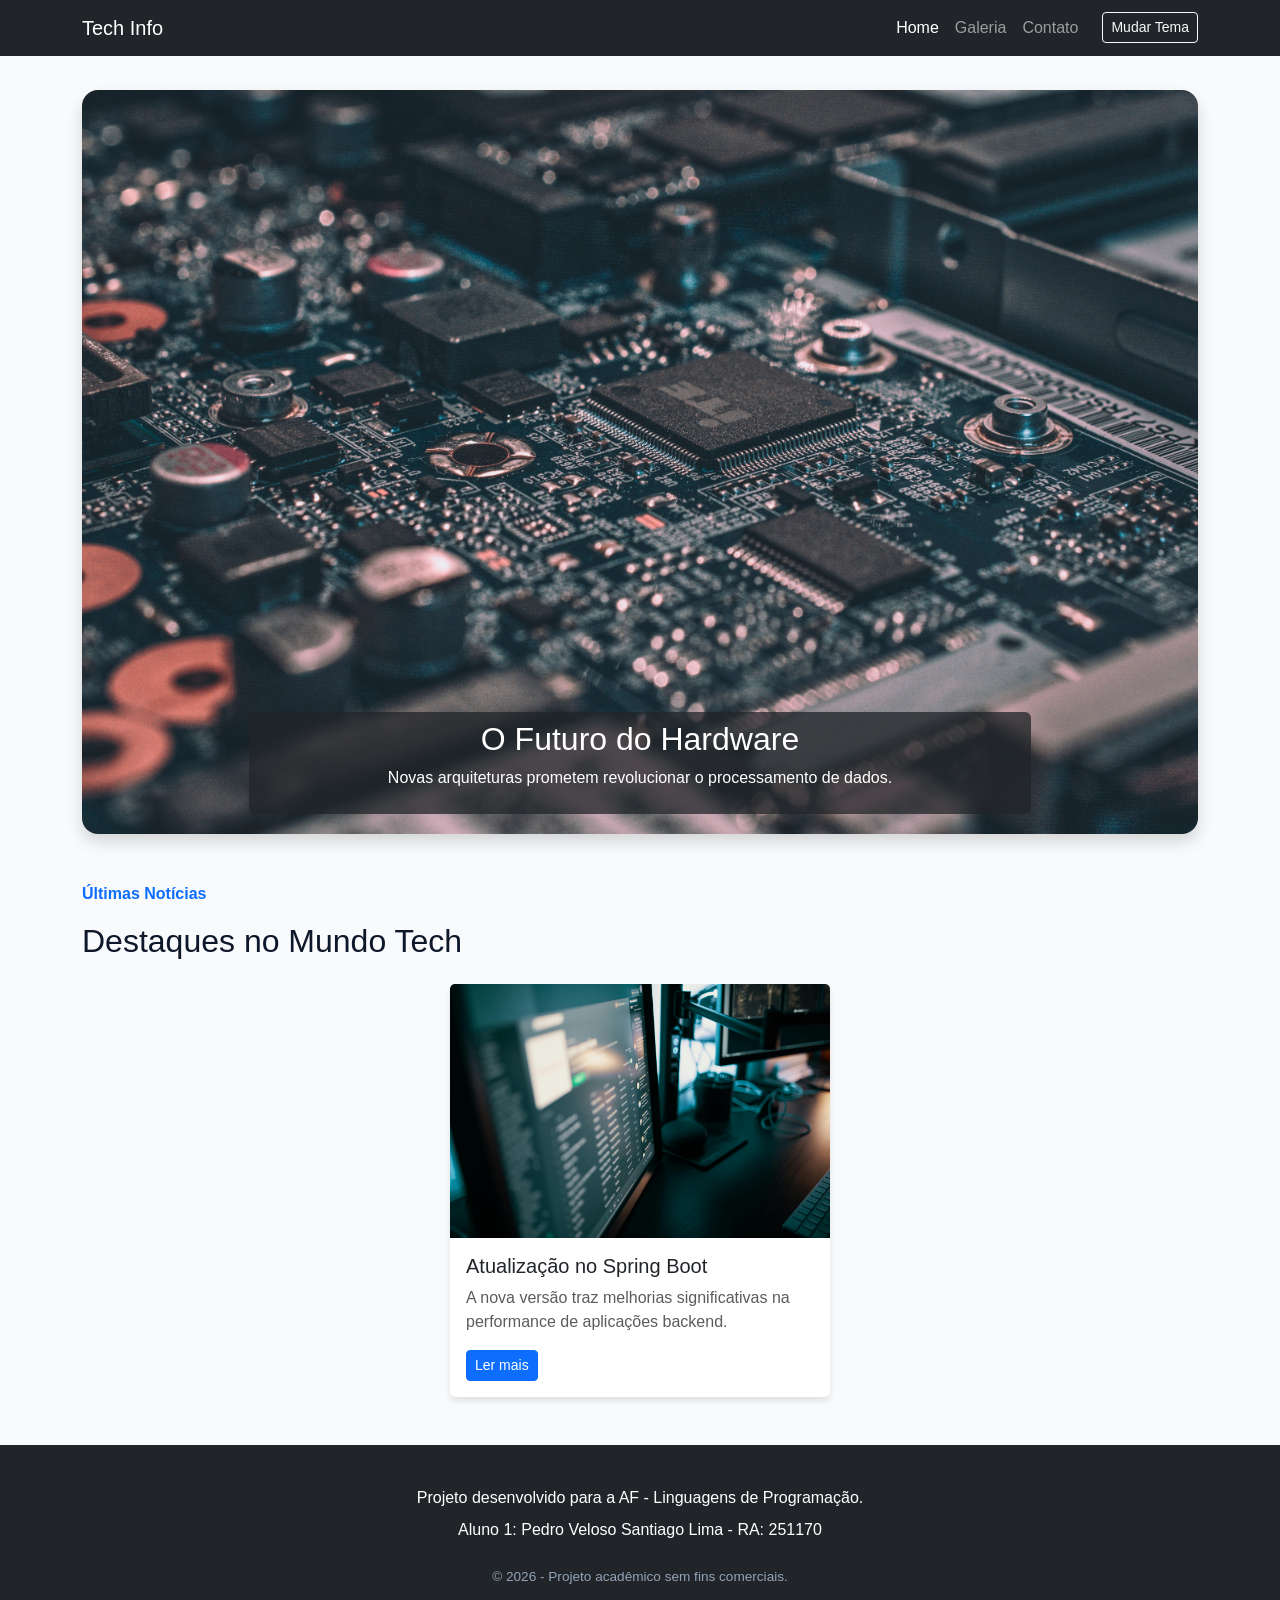
==== index.html @ f849624e "estruturação do Index e galeria além do css Falta fazer o contato e o script conectando tudo." ====
<!--
AF - Avaliação Final - Linguagens de Programação
Tema do Projeto: Nome do tema escolhido
Aluno 1: Pedro Veloso Santiago Lima - RA: 251170
Professor: Abimael de Oliveira
Data de entrega: 07/06
-->


<!DOCTYPE html>
<html lang="pt-br">

<head>
    <meta charset="UTF-8">
    <meta name="viewport" content="width=device-width, initial-scale=1.0">
    <title>Tech Information - Home</title>

    <link href="https://cdn.jsdelivr.net/npm/bootstrap@5.3.3/dist/css/bootstrap.min.css" rel="stylesheet">

    <link rel="stylesheet" href="./css/style.css">
</head>

<body>
    <header>
        <nav class="navbar navbar-expand-lg navbar-dark bg-dark fixed-top">
            <div class="container">
                <a class="navbar-brand logo" href="index.html">Tech Info</a>
                <button class="navbar-toggler" type="button" data-bs-toggle="collapse" data-bs-target="#menuPrincipal">
                    <span class="navbar-toggler-icon"></span>
                </button>
                <div class="collapse navbar-collapse" id="menuPrincipal">
                    <ul class="navbar-nav ms-auto">
                        <li class="nav-item"><a class="nav-link active" href="index.html">Home</a></li>
                        <li class="nav-item"><a class="nav-link" href="galeria.html">Galeria</a></li>
                        <li class="nav-item"><a class="nav-link" href="contato.html">Contato</a></li>
                        <li class="nav-item"><button id="btnTema" class="btn btn-outline-light ms-3 btn-sm mt-1">Mudar
                                Tema</button></li>
                    </ul>
                </div>
            </div>
        </nav>
    </header>

    <main class="espacamento-topo">
        <section class="hero container mb-5">
            <div id="carouselTech" class="carousel slide" data-bs-ride="carousel">
                <div class="carousel-inner rounded-4 shadow">
                    <div class="carousel-item active">
                        <img src="./img/hardware.jpg" class="d-block w-100" alt="hardware">
                        <div class="carousel-caption d-none d-md-block bg-dark bg-opacity-75 rounded px-3 py-2">
                            <h2>O Futuro do Hardware</h2>
                            <p>Novas arquiteturas prometem revolucionar o processamento de dados.</p>
                        </div>
                    </div>
                </div>
            </div>
        </section>

        <section class="destaques container">
            <div class="secao-titulo mb-4">
                <p class="rotulo text-primary fw-bold">Últimas Notícias</p>
                <h2>Destaques no Mundo Tech</h2>
            </div>

            <div class="area-destaques">
                <article class="card card-personalizado">
                    <img src="./img/monitor.jpg" class="card-img-top" alt="monitor">
                    <div class="card-body">
                        <h3 class="card-title h5">Atualização no Spring Boot</h3>
                        <p class="card-text text-muted">A nova versão traz melhorias significativas na performance de
                            aplicações backend.</p>
                        <a href="#" class="btn btn-primary btn-sm">Ler mais</a>
                    </div>
                </article>
            </div>
        </section>
    </main>

    <footer class="rodape mt-5">
        <div class="container">
            <p>Projeto desenvolvido para a AF - Linguagens de Programação.</p>
            <p>Aluno 1: Pedro Veloso Santiago Lima - RA: 251170</p>
            <p>&copy; 2026 - Projeto acadêmico sem fins comerciais.</p>
        </div>
    </footer>

    <button id="btnTopo" class="btn-topo" title="Voltar ao topo">↑</button>

    <script src="https://cdn.jsdelivr.net/npm/bootstrap@5.3.3/dist/js/bootstrap.bundle.min.js"></script>
    <script src="./js/script.js"></script>
</body>

</html>
---- css/style.css ----
/*
AF - Avaliação Final - Linguagens de Programação
Tema do Projeto: Nome do tema escolhido
Aluno 1: Pedro Veloso Santiago Lima - RA: 251170
Professor: Abimael de Oliveira
Data de entrega: 07/06
*/

:root {
    --bg-principal: #f8fafc;
    --bg-secundario: #ffffff;
    --texto-principal: #0f172a;
    --texto-suave: #64748b;
    --cor-destaque: #0284c7; 
    --sombra: rgba(0, 0, 0, 0.1);
}

body.tema-escuro {
    --bg-principal: #0f172a;
    --bg-secundario: #1e293b;
    --texto-principal: #f8fafc;
    --texto-suave: #94a3b8;
    --cor-destaque: #38bdf8;
    --sombra: rgba(0, 0, 0, 0.5);
}

body {
    background-color: var(--bg-principal);
    color: var(--texto-principal);
    font-family: 'Segoe UI', Tahoma, Geneva, Verdana, sans-serif;
    transition: background-color 0.3s ease, color 0.3s ease;
}

.espacamento-topo {
    padding-top: 90px;
}

.area-destaques {
    display: flex;
    flex-wrap: wrap;
    gap: 20px;
    justify-content: center;
}

.card-personalizado {
    flex: 1 1 300px;
    max-width: 380px;
    background-color: var(--bg-secundario);
    border: none;
    box-shadow: 0 4px 6px var(--sombra);
    transition: transform 0.3s ease, box-shadow 0.3s ease;
}

.card-personalizado:hover {
    transform: translateY(-8px);
    box-shadow: 0 12px 20px var(--sombra);
}

body.tema-escuro .card-personalizado .card-title,
body.tema-escuro .card-personalizado .card-text {
    color: var(--texto-principal) !important;
}

.btn-topo {
    position: fixed;
    bottom: 30px;
    right: 30px;
    display: none;
    background-color: var(--cor-destaque);
    color: #fff;
    border: none;
    border-radius: 50%;
    width: 50px;
    height: 50px;
    font-size: 1.5rem;
    cursor: pointer;
    box-shadow: 0 4px 10px rgba(0,0,0,0.3);
    transition: background-color 0.3s ease;
}

.btn-topo.mostrar {
    display: block;
}

.rodape {
    background-color: #212529;
    color: #fff;
    padding: 2.5rem 0;
    text-align: center; 
}

.rodape p {
    margin-bottom: 0.4rem; 
    line-height: 1.6;
}

.rodape p:last-child {
    margin-bottom: 0; 
    margin-top: 1.5rem;
    font-size: 0.85rem;
    color: #94a3b8;
}
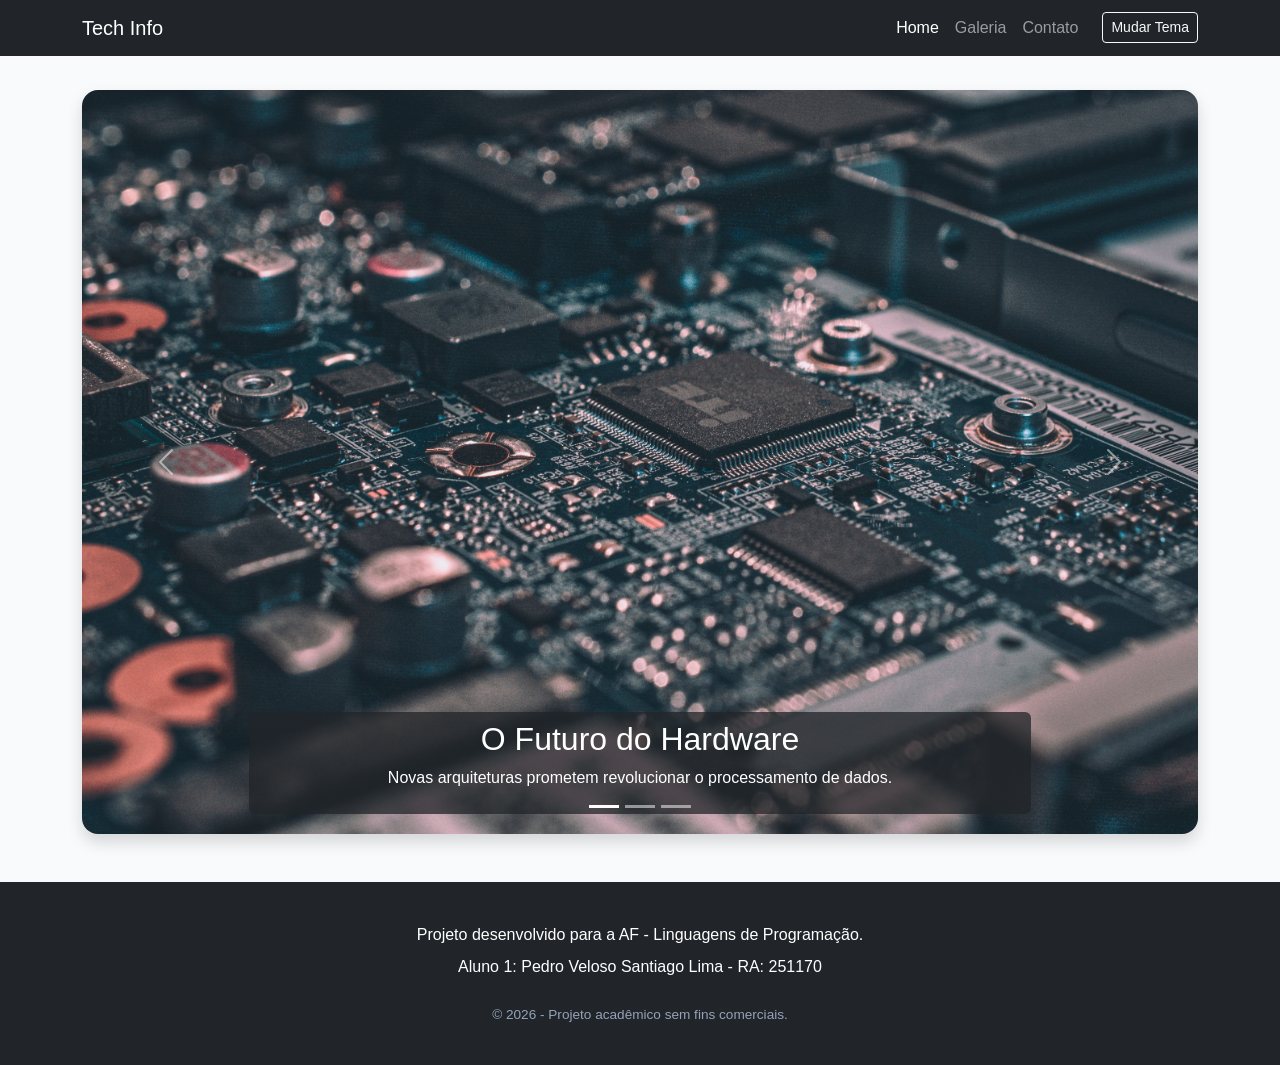
==== commit ce6422fa: "Criação da pagina contato e adição de mais cards no carrossel do index." ====
--- a/index.html
+++ b/index.html
@@ -44,7 +44,18 @@
     <main class="espacamento-topo">
         <section class="hero container mb-5">
             <div id="carouselTech" class="carousel slide" data-bs-ride="carousel">
+
+                <div class="carousel-indicators">
+                    <button type="button" data-bs-target="#carouselTech" data-bs-slide-to="0" class="active"
+                        aria-current="true" aria-label="Slide 1"></button>
+                    <button type="button" data-bs-target="#carouselTech" data-bs-slide-to="1"
+                        aria-label="Slide 2"></button>
+                    <button type="button" data-bs-target="#carouselTech" data-bs-slide-to="2"
+                        aria-label="Slide 3"></button>
+                </div>
+
                 <div class="carousel-inner rounded-4 shadow">
+
                     <div class="carousel-item active">
                         <img src="./img/hardware.jpg" class="d-block w-100" alt="hardware">
                         <div class="carousel-caption d-none d-md-block bg-dark bg-opacity-75 rounded px-3 py-2">
@@ -52,26 +63,34 @@
                             <p>Novas arquiteturas prometem revolucionar o processamento de dados.</p>
                         </div>
                     </div>
+
+                    <div class="carousel-item">
+                        <img src="./img/ia.jpg" class="d-block w-100" alt="inteligencia artificial">
+                        <div class="carousel-caption d-none d-md-block bg-dark bg-opacity-75 rounded px-3 py-2">
+                            <h2>Avanços na Inteligência Artificial</h2>
+                            <p>Como as novas redes neurais estão moldando o mercado de trabalho.</p>
+                        </div>
+                    </div>
+
+                    <div class="carousel-item">
+                        <img src="./img/programacao.jpg" class="d-block w-100" alt="código de programação na tela">
+                        <div class="carousel-caption d-none d-md-block bg-dark bg-opacity-75 rounded px-3 py-2">
+                            <h2>Desenvolvimento Web 2026</h2>
+                            <p>Os frameworks mais exigidos pelas empresas de tecnologia neste ano.</p>
+                        </div>
+                    </div>
+
                 </div>
-            </div>
-        </section>
 
-        <section class="destaques container">
-            <div class="secao-titulo mb-4">
-                <p class="rotulo text-primary fw-bold">Últimas Notícias</p>
-                <h2>Destaques no Mundo Tech</h2>
-            </div>
+                <button class="carousel-control-prev" type="button" data-bs-target="#carouselTech" data-bs-slide="prev">
+                    <span class="carousel-control-prev-icon" aria-hidden="true"></span>
+                    <span class="visually-hidden">Anterior</span>
+                </button>
+                <button class="carousel-control-next" type="button" data-bs-target="#carouselTech" data-bs-slide="next">
+                    <span class="carousel-control-next-icon" aria-hidden="true"></span>
+                    <span class="visually-hidden">Próximo</span>
+                </button>
 
-            <div class="area-destaques">
-                <article class="card card-personalizado">
-                    <img src="./img/monitor.jpg" class="card-img-top" alt="monitor">
-                    <div class="card-body">
-                        <h3 class="card-title h5">Atualização no Spring Boot</h3>
-                        <p class="card-text text-muted">A nova versão traz melhorias significativas na performance de
-                            aplicações backend.</p>
-                        <a href="#" class="btn btn-primary btn-sm">Ler mais</a>
-                    </div>
-                </article>
             </div>
         </section>
     </main>
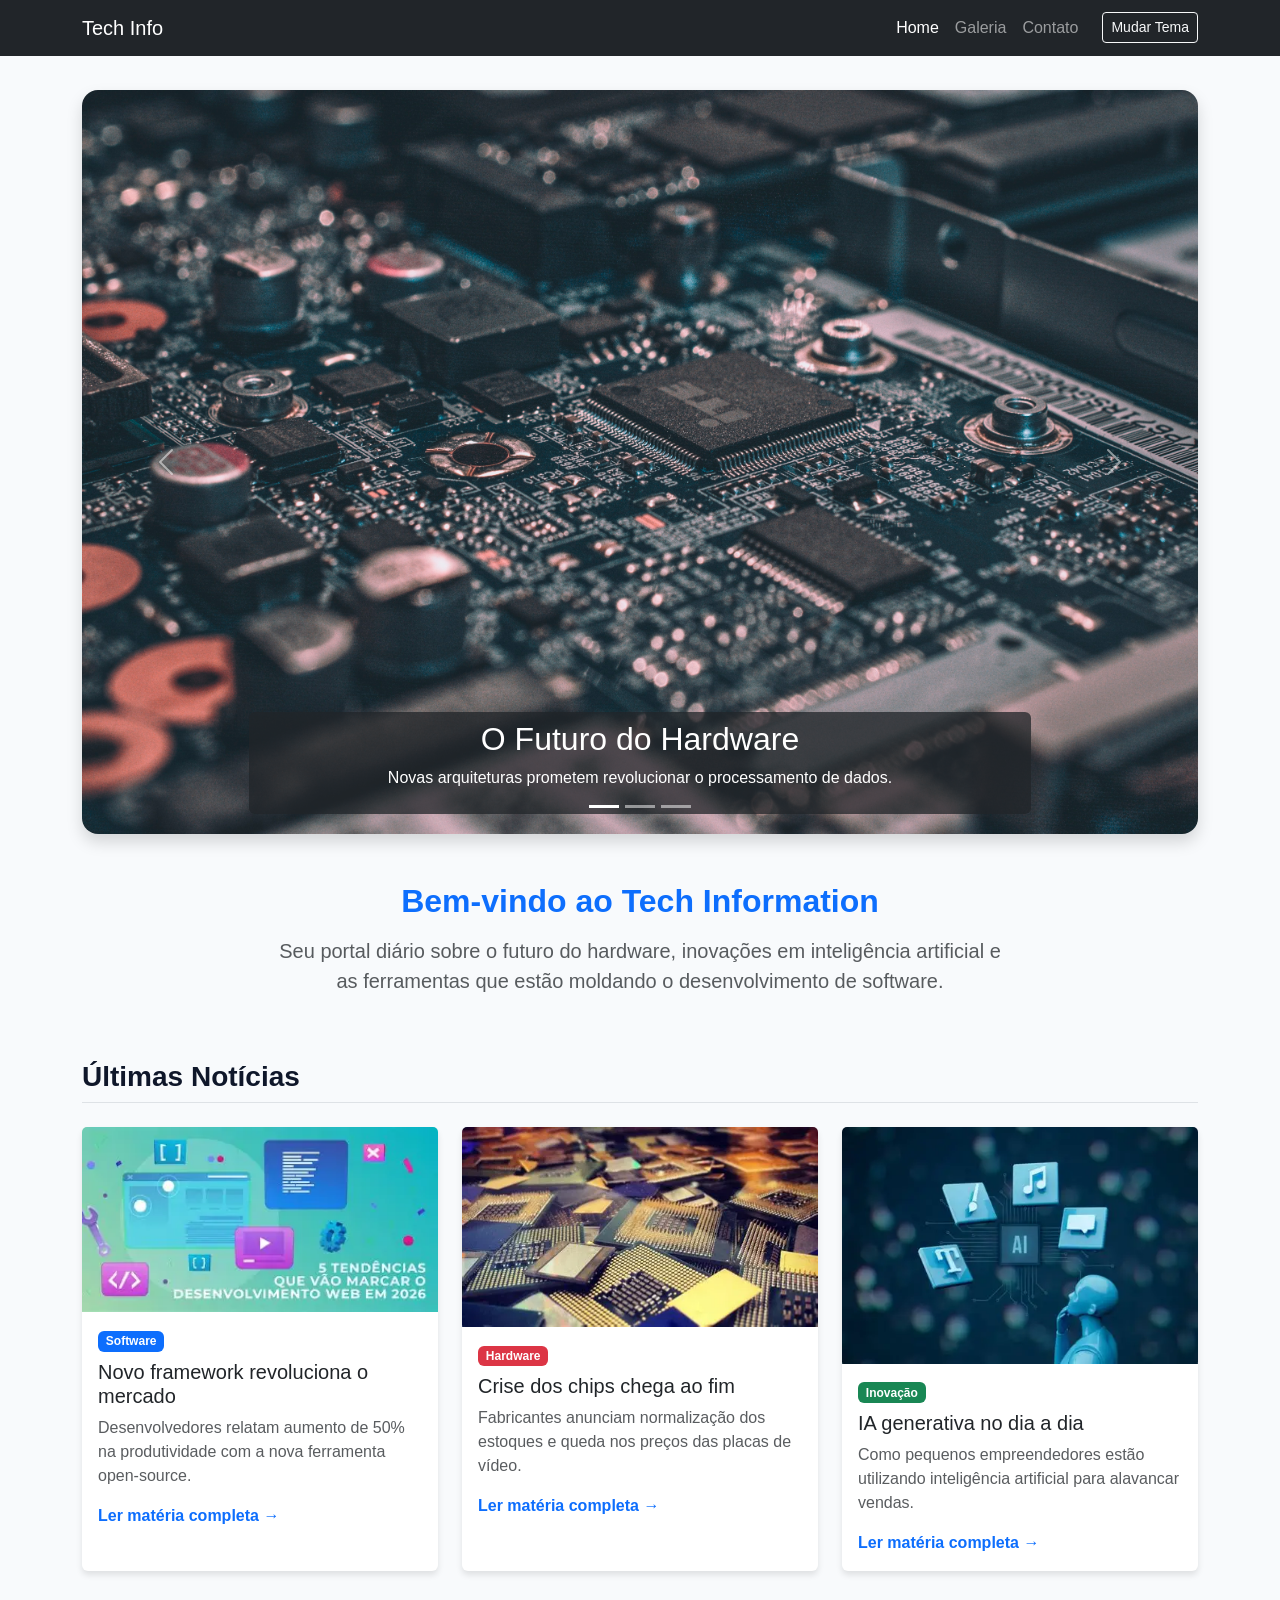
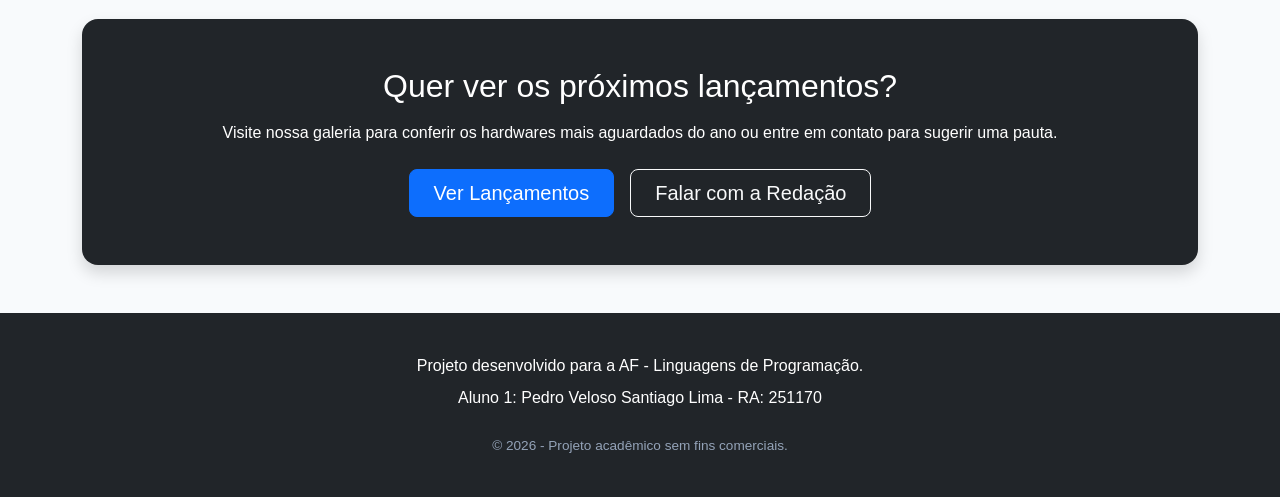
==== commit ee08eb86: "Criação do js e finalização do trabalho" ====
--- a/index.html
+++ b/index.html
@@ -93,6 +93,67 @@
 
             </div>
         </section>
+        <section class="container mb-5 text-center">
+            <div class="row justify-content-center">
+                <div class="col-md-8">
+                    <h2 class="fw-bold text-primary mb-3">Bem-vindo ao Tech Information</h2>
+                    <p class="lead text-muted">Seu portal diário sobre o futuro do hardware, inovações em inteligência artificial e as ferramentas que estão moldando o desenvolvimento de software.</p>
+                </div>
+            </div>
+        </section>
+
+        <section class="container mb-5">
+            <h3 class="fw-bold mb-4 border-bottom pb-2">Últimas Notícias</h3>
+            
+            <div class="row g-4">
+                <article class="col-12 col-md-4">
+                    <div class="card card-personalizado h-100">
+                        <img src="./img/programacao.jpg" class="card-img-top" alt="Pessoa programando">
+                        <div class="card-body">
+                            <span class="badge bg-primary mb-2">Software</span>
+                            <h4 class="card-title h5">Novo framework revoluciona o mercado</h4>
+                            <p class="card-text text-muted">Desenvolvedores relatam aumento de 50% na produtividade com a nova ferramenta open-source.</p>
+                            <a href="#" class="text-decoration-none fw-bold">Ler matéria completa &rarr;</a>
+                        </div>
+                    </div>
+                </article>
+
+                <article class="col-12 col-md-4">
+                    <div class="card card-personalizado h-100">
+                        <img src="./img/crisedoschips.jpg" class="card-img-top" alt="Peças de hardware">
+                        <div class="card-body">
+                            <span class="badge bg-danger mb-2">Hardware</span>
+                            <h4 class="card-title h5">Crise dos chips chega ao fim</h4>
+                            <p class="card-text text-muted">Fabricantes anunciam normalização dos estoques e queda nos preços das placas de vídeo.</p>
+                            <a href="#" class="text-decoration-none fw-bold">Ler matéria completa &rarr;</a>
+                        </div>
+                    </div>
+                </article>
+
+                <article class="col-12 col-md-4">
+                    <div class="card card-personalizado h-100">
+                        <img src="./img/iagenerativa.jpg" class="card-img-top" alt="Cérebro digital IA">
+                        <div class="card-body">
+                            <span class="badge bg-success mb-2">Inovação</span>
+                            <h4 class="card-title h5">IA generativa no dia a dia</h4>
+                            <p class="card-text text-muted">Como pequenos empreendedores estão utilizando inteligência artificial para alavancar vendas.</p>
+                            <a href="#" class="text-decoration-none fw-bold">Ler matéria completa &rarr;</a>
+                        </div>
+                    </div>
+                </article>
+            </div>
+        </section>
+
+        <section class="container mb-5">
+            <div class="p-5 text-center bg-dark text-white rounded-4 shadow">
+                <h2 class="mb-3">Quer ver os próximos lançamentos?</h2>
+                <p class="mb-4">Visite nossa galeria para conferir os hardwares mais aguardados do ano ou entre em contato para sugerir uma pauta.</p>
+                <div class="d-flex justify-content-center gap-3 flex-wrap">
+                    <a href="galeria.html" class="btn btn-primary btn-lg px-4">Ver Lançamentos</a>
+                    <a href="contato.html" class="btn btn-outline-light btn-lg px-4">Falar com a Redação</a>
+                </div>
+            </div>
+        </section>
     </main>
 
     <footer class="rodape mt-5">
